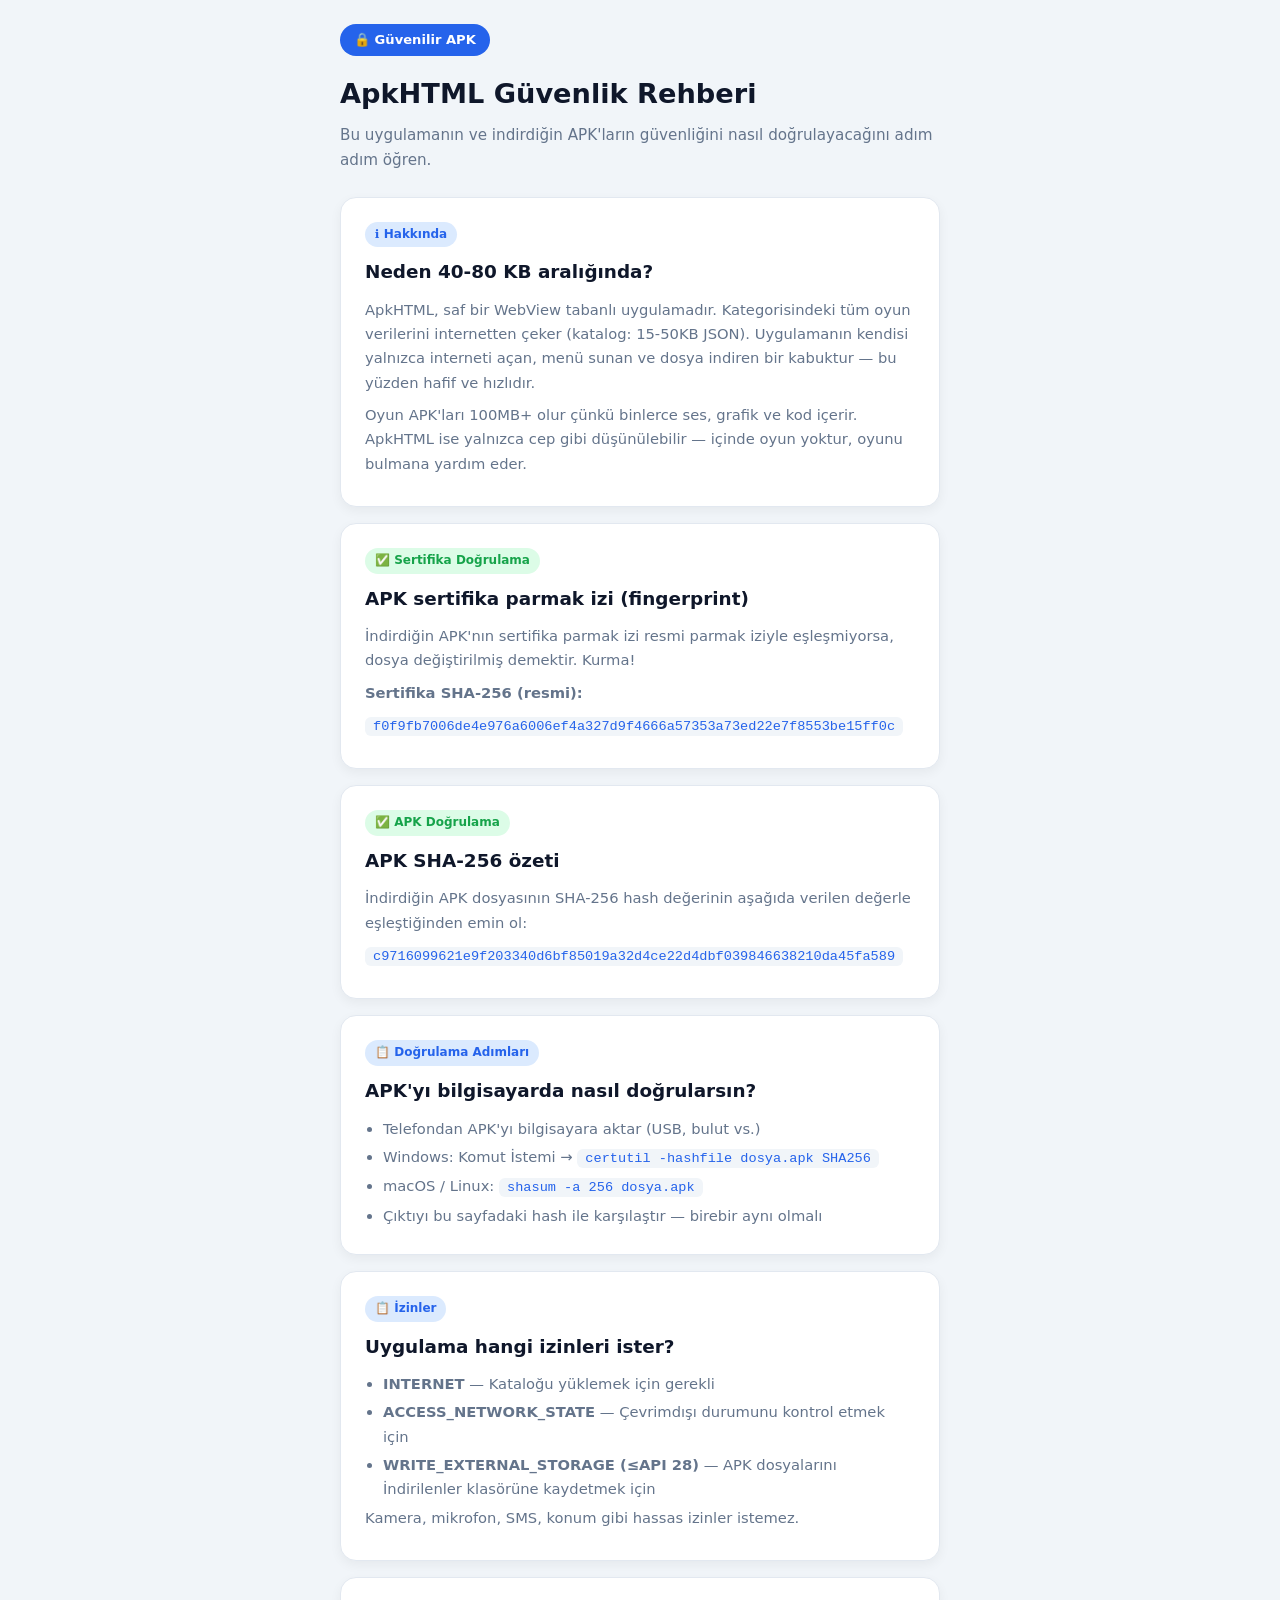
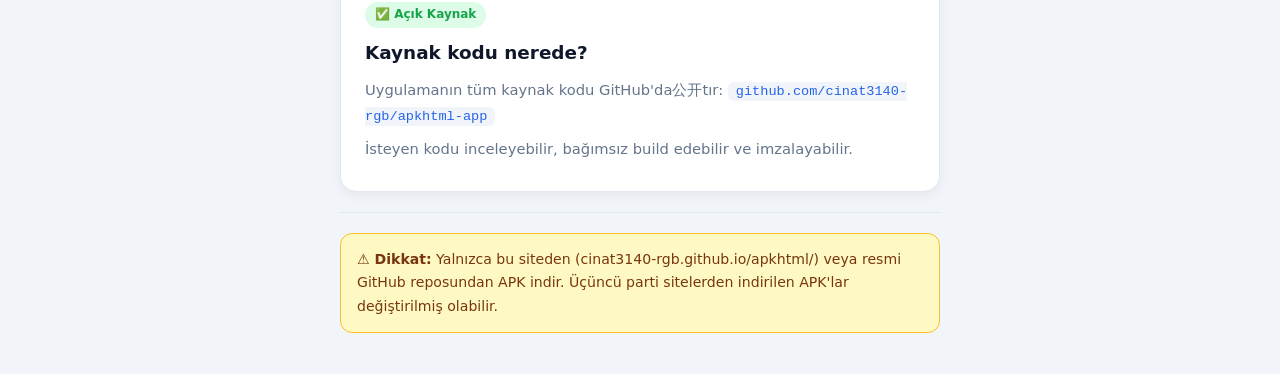
==== guvenlik-rehberi.html @ 7bb8e65c "APK v1.1.0: splash screen, menu (Hakkinda/Tarayicida Ac/Guvenlik Rehberi), sertifika fingerprint, ad" ====
<!doctype html>
<html lang="tr">
<head>
  <meta charset="utf-8" />
  <meta name="viewport" content="width=device-width, initial-scale=1.0" />
  <title>ApkHTML — Güvenlik Rehberi</title>
  <style>
    * { margin: 0; padding: 0; box-sizing: border-box; }
    body { font-family: system-ui, -apple-system, sans-serif; background: #f1f5f9; color: #0f172a; line-height: 1.65; }
    .wrap { max-width: 640px; margin: 0 auto; padding: 24px 20px 48px; }
    h1 { font-size: 1.7rem; font-weight: 800; margin-bottom: 6px; }
    .sub { color: #64748b; font-size: 0.95rem; margin-bottom: 24px; }
    .card { background: #fff; border: 1px solid #e2e8f0; border-radius: 16px; padding: 22px 24px; margin-bottom: 16px; box-shadow: 0 4px 12px rgba(0,0,0,.05); }
    .card h2 { font-size: 1.15rem; margin-bottom: 10px; }
    .card p { color: #64748b; font-size: 0.92rem; margin-bottom: 8px; }
    .card .tag { display: inline-block; font-size: 0.75rem; font-weight: 700; padding: 3px 10px; border-radius: 999px; margin-bottom: 10px; }
    .tag.ok { background: #dcfce7; color: #16a34a; }
    .tag.info { background: #dbeafe; color: #2563eb; }
    code { background: #f1f5f9; padding: 2px 8px; border-radius: 6px; font-size: 0.85rem; color: #2563eb; word-break: break-all; }
    ul { padding-left: 18px; color: #64748b; font-size: 0.92rem; }
    li { margin-bottom: 4px; }
    .badge { display: inline-flex; align-items: center; gap: 6px; background: #2563eb; color: #fff; font-weight: 700; font-size: 0.82rem; padding: 5px 14px; border-radius: 999px; margin-bottom: 16px; }
    hr { border: none; border-top: 1px solid #e2e8f0; margin: 20px 0; }
    .note { background: #fef9c3; border: 1px solid #fbbf24; border-radius: 12px; padding: 14px 16px; font-size: 0.88rem; color: #78350f; margin-top: 20px; }
  </style>
</head>
<body>
<div class="wrap">
  <div class="badge">🔒 Güvenilir APK</div>
  <h1>ApkHTML Güvenlik Rehberi</h1>
  <p class="sub">Bu uygulamanın ve indirdiğin APK'ların güvenliğini nasıl doğrulayacağını adım adım öğren.</p>

  <div class="card">
    <span class="tag info">ℹ️ Hakkında</span>
    <h2>Neden 40-80 KB aralığında?</h2>
    <p>ApkHTML, saf bir WebView tabanlı uygulamadır. Kategorisindeki tüm oyun verilerini internetten çeker (katalog: 15-50KB JSON). Uygulamanın kendisi yalnızca interneti açan, menü sunan ve dosya indiren bir kabuktur — bu yüzden hafif ve hızlıdır.</p>
    <p>Oyun APK'ları 100MB+ olur çünkü binlerce ses, grafik ve kod içerir. ApkHTML ise yalnızca cep gibi düşünülebilir — içinde oyun yoktur, oyunu bulmana yardım eder.</p>
  </div>

  <div class="card">
    <span class="tag ok">✅ Sertifika Doğrulama</span>
    <h2>APK sertifika parmak izi (fingerprint)</h2>
    <p>İndirdiğin APK'nın sertifika parmak izi resmi parmak iziyle eşleşmiyorsa, dosya değiştirilmiş demektir. Kurma!</p>
    <p><strong>Sertifika SHA-256 (resmi):</strong></p>
    <p><code>f0f9fb7006de4e976a6006ef4a327d9f4666a57353a73ed22e7f8553be15ff0c</code></p>
  </div>

  <div class="card">
    <span class="tag ok">✅ APK Doğrulama</span>
    <h2>APK SHA-256 özeti</h2>
    <p>İndirdiğin APK dosyasının SHA-256 hash değerinin aşağıda verilen değerle eşleştiğinden emin ol:</p>
    <p><code id="apkhash">c9716099621e9f203340d6bf85019a32d4ce22d4dbf039846638210da45fa589</code></p>
  </div>

  <div class="card">
    <span class="tag info">📋 Doğrulama Adımları</span>
    <h2>APK'yı bilgisayarda nasıl doğrularsın?</h2>
    <ul>
      <li>Telefondan APK'yı bilgisayara aktar (USB, bulut vs.)</li>
      <li>Windows: Komut İstemi → <code>certutil -hashfile dosya.apk SHA256</code></li>
      <li>macOS / Linux: <code>shasum -a 256 dosya.apk</code></li>
      <li>Çıktıyı bu sayfadaki hash ile karşılaştır — birebir aynı olmalı</li>
    </ul>
  </div>

  <div class="card">
    <span class="tag info">📋 İzinler</span>
    <h2>Uygulama hangi izinleri ister?</h2>
    <ul>
      <li><strong>INTERNET</strong> — Kataloğu yüklemek için gerekli</li>
      <li><strong>ACCESS_NETWORK_STATE</strong> — Çevrimdışı durumunu kontrol etmek için</li>
      <li><strong>WRITE_EXTERNAL_STORAGE (≤API 28)</strong> — APK dosyalarını İndirilenler klasörüne kaydetmek için</li>
    </ul>
    <p>Kamera, mikrofon, SMS, konum gibi hassas izinler istemez.</p>
  </div>

  <div class="card">
    <span class="tag ok">✅ Açık Kaynak</span>
    <h2>Kaynak kodu nerede?</h2>
    <p>Uygulamanın tüm kaynak kodu GitHub'da公开tır: <code>github.com/cinat3140-rgb/apkhtml-app</code></p>
    <p>İsteyen kodu inceleyebilir, bağımsız build edebilir ve imzalayabilir.</p>
  </div>

  <hr />

  <div class="note">
    <strong>⚠️ Dikkat:</strong> Yalnızca bu siteden (cinat3140-rgb.github.io/apkhtml/) veya resmi GitHub reposundan APK indir. Üçüncü parti sitelerden indirilen APK'lar değiştirilmiş olabilir.
  </div>
</div>
</body>
</html>
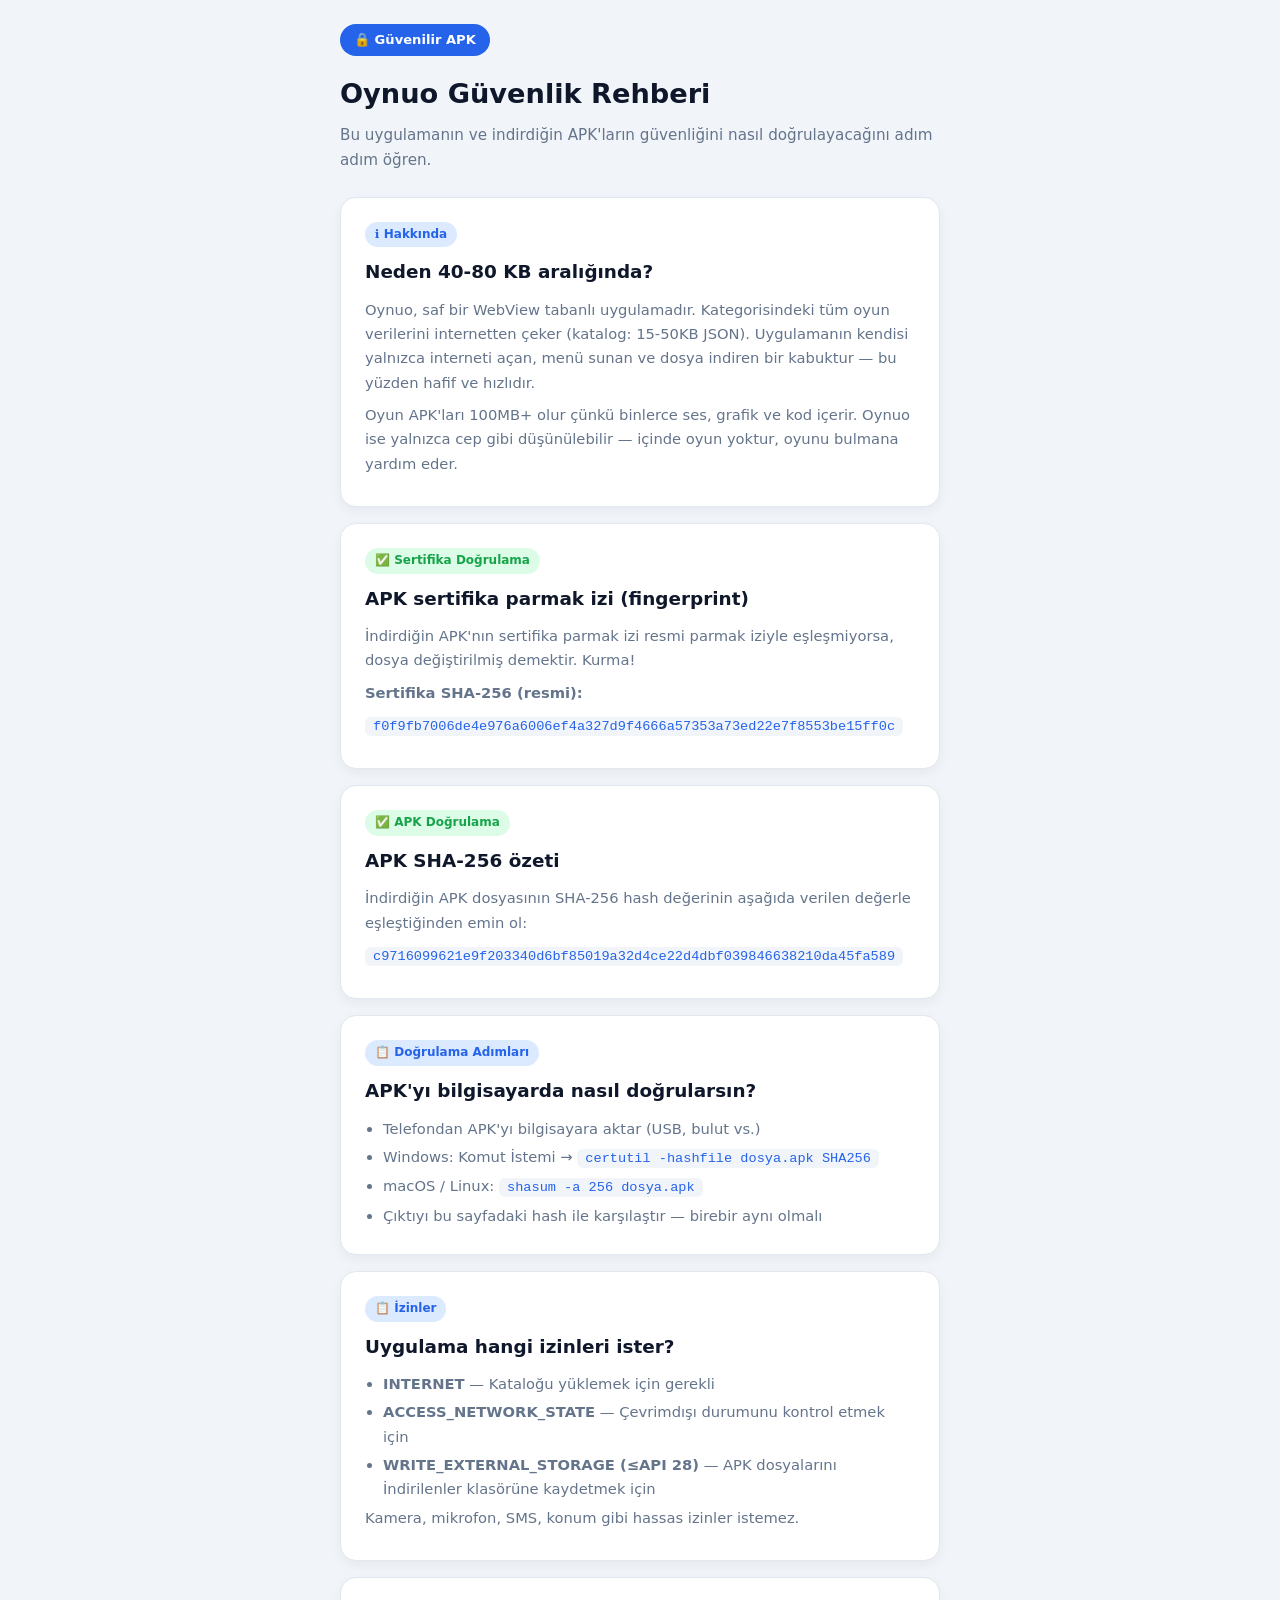
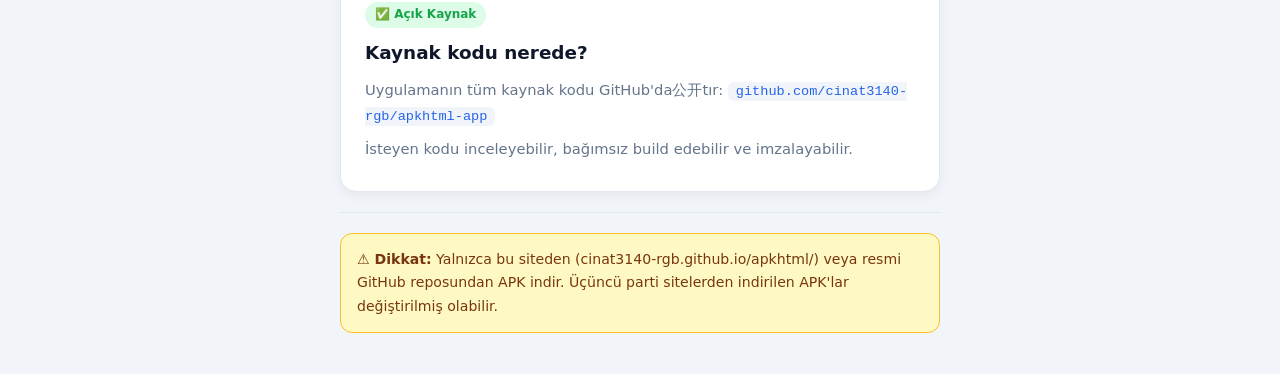
==== commit ceabb2c6: "Oynuo rebrand 2.7.1: APK guncellemesi" ====
--- a/guvenlik-rehberi.html
+++ b/guvenlik-rehberi.html
@@ -3,7 +3,7 @@
 <head>
   <meta charset="utf-8" />
   <meta name="viewport" content="width=device-width, initial-scale=1.0" />
-  <title>ApkHTML — Güvenlik Rehberi</title>
+  <title>Oynuo — Güvenlik Rehberi</title>
   <style>
     * { margin: 0; padding: 0; box-sizing: border-box; }
     body { font-family: system-ui, -apple-system, sans-serif; background: #f1f5f9; color: #0f172a; line-height: 1.65; }
@@ -27,14 +27,14 @@
 <body>
 <div class="wrap">
   <div class="badge">🔒 Güvenilir APK</div>
-  <h1>ApkHTML Güvenlik Rehberi</h1>
+  <h1>Oynuo Güvenlik Rehberi</h1>
   <p class="sub">Bu uygulamanın ve indirdiğin APK'ların güvenliğini nasıl doğrulayacağını adım adım öğren.</p>
 
   <div class="card">
     <span class="tag info">ℹ️ Hakkında</span>
     <h2>Neden 40-80 KB aralığında?</h2>
-    <p>ApkHTML, saf bir WebView tabanlı uygulamadır. Kategorisindeki tüm oyun verilerini internetten çeker (katalog: 15-50KB JSON). Uygulamanın kendisi yalnızca interneti açan, menü sunan ve dosya indiren bir kabuktur — bu yüzden hafif ve hızlıdır.</p>
-    <p>Oyun APK'ları 100MB+ olur çünkü binlerce ses, grafik ve kod içerir. ApkHTML ise yalnızca cep gibi düşünülebilir — içinde oyun yoktur, oyunu bulmana yardım eder.</p>
+    <p>Oynuo, saf bir WebView tabanlı uygulamadır. Kategorisindeki tüm oyun verilerini internetten çeker (katalog: 15-50KB JSON). Uygulamanın kendisi yalnızca interneti açan, menü sunan ve dosya indiren bir kabuktur — bu yüzden hafif ve hızlıdır.</p>
+    <p>Oyun APK'ları 100MB+ olur çünkü binlerce ses, grafik ve kod içerir. Oynuo ise yalnızca cep gibi düşünülebilir — içinde oyun yoktur, oyunu bulmana yardım eder.</p>
   </div>
 
   <div class="card">
